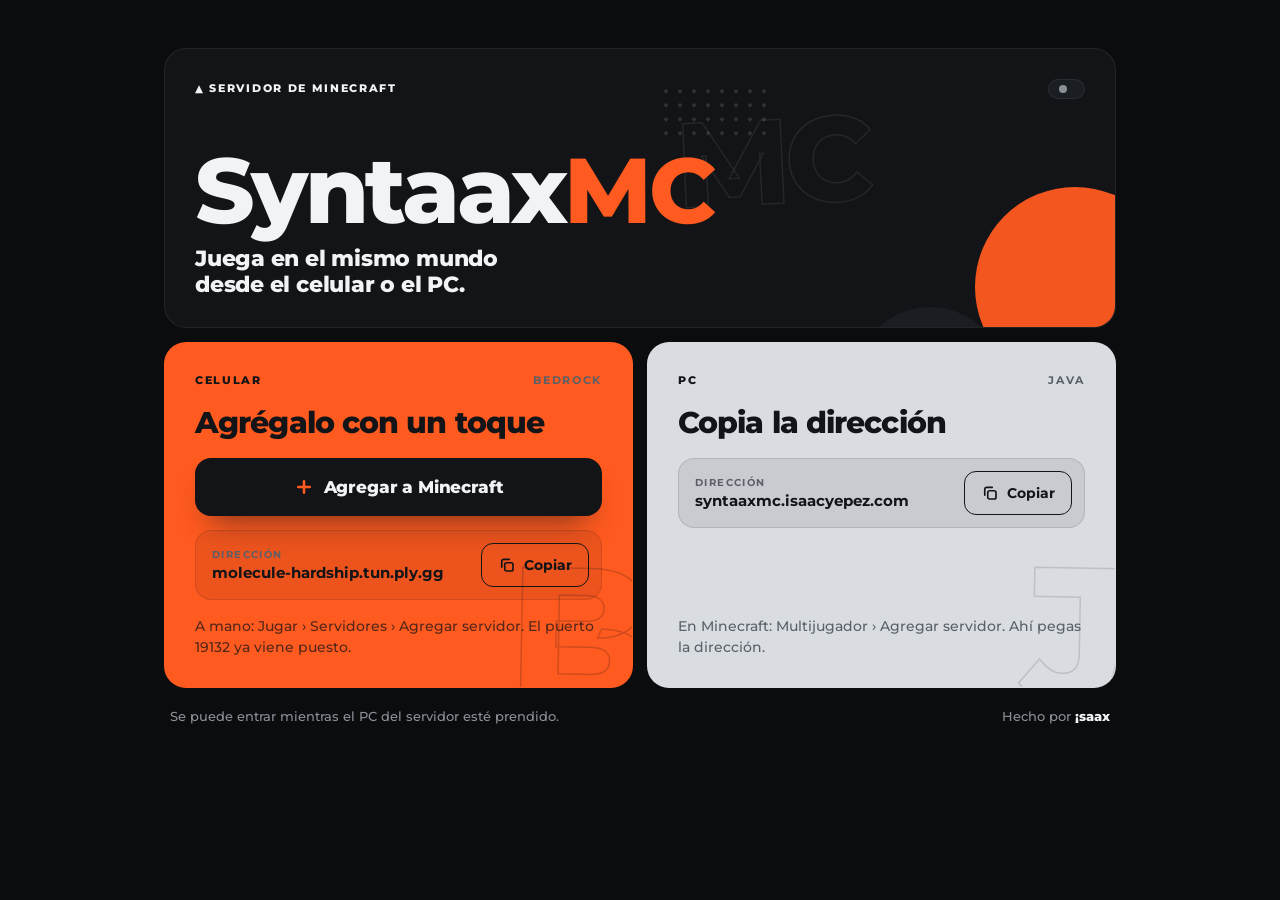
==== sitio/index.html @ 448a6a0a "Página pública de SyntaaxMC: botón para agregar el servidor en el celular, dirección de Java y estad" ====
<!doctype html>
<html lang="es">
<head>
<meta charset="utf-8">
<meta name="viewport" content="width=device-width, initial-scale=1, viewport-fit=cover">
<meta name="theme-color" content="#0b0c0e">
<meta name="description" content="SyntaaxMC, servidor de Minecraft. Entra desde el celular (Bedrock) o desde el PC (Java).">
<title>SyntaaxMC</title>
<link rel="icon" href="iconos/favicon.svg" type="image/svg+xml">
<link rel="apple-touch-icon" href="iconos/apple-touch-icon.png">
<link rel="preload" href="fuentes/montserrat.woff2" as="font" type="font/woff2" crossorigin>
<link rel="stylesheet" href="estilos.css">
<script src="app.js" defer></script>
</head>
<body>
<main class="wrap">

  <section class="card hero m-card" data-rev>
    <span class="glifo borde g-hero" aria-hidden="true">MC</span>
    <span class="pieza puntos p-puntos" aria-hidden="true"></span>
    <span class="forma" aria-hidden="true"></span>
    <span class="forma dos" aria-hidden="true"></span>
    <p class="tag"><b>▲ Servidor de Minecraft</b><span class="estado" id="estado" hidden><i></i><span></span></span></p>
    <h1 aria-label="SyntaaxMC"><span class="letra">S</span><span class="letra">y</span><span class="letra">n</span><span class="letra">t</span><span class="letra">a</span><span class="letra">a</span><span class="letra">x</span><span class="letra acento">M</span><span class="letra acento">C</span></h1>
    <p class="lema">Juega en el mismo mundo desde el celular o el PC.</p>
  </section>

  <section class="card naranja celular m-card" data-rev>
    <span class="glifo borde g-cel" aria-hidden="true">B</span>
    <p class="tag"><b>Celular</b><span>Bedrock</span></p>
    <h2>Agrégalo con un toque</h2>
    <a class="boton" id="agregar" href="minecraft://?addExternalServer=SyntaaxMC|molecule-hardship.tun.ply.gg:19132">
      <svg viewBox="0 0 24 24" aria-hidden="true"><path d="M12 5v14M5 12h14"/></svg>
      Agregar a Minecraft
    </a>
    <p class="aviso" id="no-abrio" hidden>Si Minecraft no se abrió, agrégalo a mano con estos datos.</p>
    <div class="campo">
      <span><small>Dirección</small><code>molecule-hardship.<wbr>tun.ply.gg</code></span>
      <button type="button" class="copiar" data-copiar="molecule-hardship.tun.ply.gg" aria-label="Copiar la dirección del celular"><svg class="i-copiar" viewBox="0 0 24 24" aria-hidden="true"><rect x="9" y="9" width="11" height="11" rx="2.5"/><path d="M5 15V7a2.5 2.5 0 0 1 2.5-2.5H15"/></svg><svg class="i-listo" viewBox="0 0 24 24" aria-hidden="true"><path d="M5 12.5l4.5 4.5L19 7.5"/></svg><span>Copiar</span></button>
    </div>
    <p class="pasos">A mano: Jugar › Servidores › Agregar servidor. El puerto 19132 ya viene puesto.</p>
  </section>

  <section class="card niebla pc m-card" data-rev>
    <span class="glifo borde g-pc" aria-hidden="true">J</span>
    <p class="tag"><b>PC</b><span>Java</span></p>
    <h2>Copia la dirección</h2>
    <div class="campo">
      <span><small>Dirección</small><code>syntaaxmc.<wbr>isaacyepez.com</code></span>
      <button type="button" class="copiar" data-copiar="syntaaxmc.isaacyepez.com" aria-label="Copiar la dirección del PC"><svg class="i-copiar" viewBox="0 0 24 24" aria-hidden="true"><rect x="9" y="9" width="11" height="11" rx="2.5"/><path d="M5 15V7a2.5 2.5 0 0 1 2.5-2.5H15"/></svg><svg class="i-listo" viewBox="0 0 24 24" aria-hidden="true"><path d="M5 12.5l4.5 4.5L19 7.5"/></svg><span>Copiar</span></button>
    </div>
    <p class="pasos">En Minecraft: Multijugador › Agregar servidor. Ahí pegas la dirección.</p>
  </section>

  <footer class="pie" data-rev>
    <p>Se puede entrar mientras el PC del servidor esté prendido.</p>
    <a href="https://isaacyepez.com">Hecho por <b>¡saax</b></a>
  </footer>

</main>
</body>
</html>
---- sitio/estilos.css ----
/* SyntaaxMC · identidad de ¡saax (isaacyepez.com): negro metalizado 60%, gris niebla 30%, naranja fundido 10%. */
@font-face{font-family:"Montserrat";src:url("fuentes/montserrat.woff2") format("woff2");font-weight:100 900;font-display:swap}
:root{
  --bg:#0b0c0e;
  --negro:#121417;
  --negro-2:#1a1d21;
  --niebla:#d9dce1;
  --naranja:#ff5a1f;
  --text:#f2f3f5;
  --muted:#8a8f98;
  --ink:#121417;
  --ink-muted:#5b6068;
  --line:rgba(255,255,255,.07);
  --line-hi:rgba(255,255,255,.16);
  --verde:#34c759;
  --rojo:#ff3b30;
  --radius:22px;
}
*{box-sizing:border-box}
html{-webkit-text-size-adjust:100%}
body{margin:0;min-height:100vh;min-height:100svh;background:var(--bg);color:var(--text);
  font-family:"Montserrat","Segoe UI",system-ui,sans-serif;font-size:15px;line-height:1.5;
  -webkit-font-smoothing:antialiased;overflow-x:hidden}
button{font:inherit}

/* ---------- rejilla ---------- */
.wrap{width:100%;max-width:460px;margin:0 auto;display:grid;gap:12px;
  padding:clamp(20px,5vw,40px) 16px calc(32px + env(safe-area-inset-bottom));
  grid-template-areas:"hero" "celular" "pc" "pie"}
@media (min-width:900px){
  .wrap{max-width:1000px;padding:48px 24px 40px;gap:14px;grid-template-columns:repeat(2,minmax(0,1fr));
    grid-template-areas:"hero hero" "celular pc" "pie pie"}
}
.card{position:relative;overflow:hidden;isolation:isolate;border-radius:var(--radius);padding:22px;
  background:var(--negro);border:1px solid var(--line)}
.card>*{position:relative;z-index:1}
.card>.forma,.card>.glifo,.card>.pieza{position:absolute;z-index:0}
.card.niebla{background:var(--niebla);color:var(--ink);border-color:transparent}
.card.naranja{background:var(--naranja);color:var(--ink);border-color:transparent}
@media (min-width:900px){.card{padding:30px}}

/* Etiqueta pequeña de cada casilla */
.tag{display:flex;flex-wrap:wrap;align-items:center;justify-content:space-between;gap:10px 12px;margin:0 0 18px;
  font-size:10.5px;font-weight:700;letter-spacing:.16em;text-transform:uppercase;color:var(--muted)}
.tag b{color:var(--text);font-weight:800}
.niebla .tag,.naranja .tag{color:var(--ink-muted)}
.niebla .tag b,.naranja .tag b{color:var(--ink)}

/* Formas de fondo */
.glifo{pointer-events:none;user-select:none;font-weight:800;line-height:1;letter-spacing:-.04em;white-space:nowrap;
  color:transparent;-webkit-text-stroke:1.5px rgba(255,255,255,.08);
  transform:translateY(calc(var(--p,0) * -46px)) rotate(calc(var(--p,0) * 10deg));
  animation:deriva 9s ease-in-out infinite alternate}
.niebla .glifo{-webkit-text-stroke-color:rgba(18,20,23,.14)}
.naranja .glifo{-webkit-text-stroke-color:rgba(18,20,23,.2)}
.pieza{pointer-events:none;transform:translateY(calc(var(--p,0) * -36px));animation:deriva 8s ease-in-out infinite alternate}
.pieza.puntos{background-image:radial-gradient(currentColor 1.6px,transparent 1.7px);background-size:14px 14px}
@keyframes deriva{to{translate:0 -10px}}
.g-hero{top:40px;right:26%;font-size:120px}
.g-cel{right:-14px;bottom:-46px;font-size:190px}
.g-pc{right:-6px;bottom:-46px;font-size:190px}
.p-puntos{left:52%;top:26px;width:112px;height:56px;color:rgba(255,255,255,.12)}
.forma{right:-60px;bottom:-60px;width:200px;height:200px;border-radius:50%;background:var(--naranja);opacity:.95}
.forma.dos{right:110px;bottom:-130px;width:150px;height:150px;background:var(--negro-2);opacity:1}
@media (max-width:899px){
  .g-hero{top:auto;bottom:96px;right:18px;font-size:56px}
  .p-puntos{display:none}
  .forma{width:120px;height:120px;right:-55px;bottom:-55px}
  .forma.dos{display:none}
}

/* Luz suave que sigue al mouse */
.m-card::after{content:"";position:absolute;inset:0;pointer-events:none;border-radius:inherit;opacity:0;z-index:0;
  background:radial-gradient(420px circle at var(--mx,50%) var(--my,50%),rgba(255,255,255,.06),transparent 60%);
  transition:opacity .4s ease}
.niebla.m-card::after,.naranja.m-card::after{background:radial-gradient(420px circle at var(--mx,50%) var(--my,50%),rgba(255,255,255,.28),transparent 60%)}
.m-card:hover::after{opacity:1}

/* ---------- presentación ---------- */
.hero{grid-area:hero;display:flex;flex-direction:column;min-height:280px}
.hero h1{margin-top:auto}
h1{font-weight:800;font-size:clamp(44px,13vw,92px);line-height:.95;letter-spacing:-.04em;margin:0}
.letra{display:inline-block;animation:salta 2.8s ease-in-out infinite}
.letra.acento{color:var(--naranja)}
.letra:nth-child(2){animation-delay:.13s}.letra:nth-child(3){animation-delay:.26s}
.letra:nth-child(4){animation-delay:.39s}.letra:nth-child(5){animation-delay:.52s}
.letra:nth-child(6){animation-delay:.65s}.letra:nth-child(7){animation-delay:.78s}
.letra:nth-child(8){animation-delay:.91s}.letra:nth-child(9){animation-delay:1.04s}
@keyframes salta{0%,60%,100%{translate:0 0}30%{translate:0 -.07em}}
.lema{font-weight:800;font-size:clamp(17px,4.6vw,22px);line-height:1.15;letter-spacing:-.01em;margin:12px 0 0;max-width:22ch}

/* Estado del servidor */
.estado{display:inline-flex;align-items:center;gap:7px;padding:5px 10px;border-radius:999px;white-space:nowrap;
  background:var(--negro-2);border:1px solid var(--line);color:var(--text);letter-spacing:.08em}
.estado i{width:8px;height:8px;border-radius:50%;background:var(--muted)}
.estado.on i{background:var(--verde);box-shadow:0 0 0 4px rgba(52,199,89,.18);animation:late 2s ease-in-out infinite}
.estado.off i{background:var(--rojo)}
@keyframes late{50%{box-shadow:0 0 0 7px rgba(52,199,89,0)}}

/* ---------- casillas para entrar ---------- */
.celular{grid-area:celular}
.pc{grid-area:pc}
.celular,.pc{display:flex;flex-direction:column}
h2{font-weight:800;font-size:clamp(24px,6.4vw,30px);letter-spacing:-.03em;line-height:1.05;margin:0 0 20px}
.boton{display:flex;align-items:center;justify-content:center;gap:10px;min-height:58px;padding:14px 20px;border-radius:16px;
  background:var(--ink);color:var(--text);text-decoration:none;font-weight:800;font-size:17px;letter-spacing:-.01em;
  box-shadow:0 18px 30px -16px rgba(18,20,23,.65);transition:transform .2s ease,box-shadow .2s ease}
.boton svg{width:20px;height:20px;fill:none;stroke:var(--naranja);stroke-width:3;stroke-linecap:round}
.boton:hover{transform:translateY(-2px);box-shadow:0 22px 34px -16px rgba(18,20,23,.75)}
.boton:active{transform:scale(.98)}
.aviso{margin:12px 0 0;font-weight:700;font-size:14px}
.campo{display:flex;align-items:center;justify-content:space-between;gap:12px;margin-top:14px;padding:12px 12px 12px 16px;
  border-radius:16px;background:rgba(18,20,23,.08);border:1px solid rgba(18,20,23,.12)}
.boton+.campo,.aviso+.campo{margin-top:14px}
.pc .campo{margin-top:0}
.campo>span{display:flex;flex-direction:column;min-width:0}
.campo small{font-size:10px;font-weight:700;letter-spacing:.14em;text-transform:uppercase;color:var(--ink-muted)}
.campo code{font-family:inherit;font-weight:700;font-size:15px;overflow-wrap:break-word}
.copiar{flex:none;display:inline-flex;align-items:center;justify-content:center;gap:8px;min-width:44px;min-height:44px;padding:0 16px;
  border-radius:12px;border:1.5px solid var(--ink);background:transparent;color:var(--ink);
  font-weight:700;font-size:13.5px;cursor:pointer;transition:background .18s ease,color .18s ease}
.copiar svg{width:18px;height:18px;fill:none;stroke:currentColor;stroke-width:2.2;stroke-linecap:round;stroke-linejoin:round}
.copiar .i-listo,.copiar.listo .i-copiar{display:none}
.copiar.listo .i-listo{display:block}
.copiar:hover,.copiar.listo{background:var(--ink);color:var(--text)}
@media (max-width:559px){
  .campo{padding-left:14px;gap:10px}
  .campo code{font-size:14px}
  .copiar{padding:0}
  .copiar span{display:none}
}
.pasos{margin:auto 0 0;padding-top:16px;font-size:13.5px;font-weight:500;color:var(--ink-muted)}
.naranja .pasos{color:rgba(18,20,23,.72)}

/* ---------- pie ---------- */
.pie{grid-area:pie;display:flex;flex-wrap:wrap;align-items:center;justify-content:space-between;gap:8px 16px;
  padding:6px 6px 0;font-size:12.5px;font-weight:500;color:var(--muted)}
.pie p{margin:0}
.pie a{color:var(--muted);text-decoration:none}
.pie a b{color:var(--text);font-weight:800}
.pie a:hover b{color:var(--naranja)}

/* Aparece al bajar y vuelve a su sitio al subir */
.js [data-rev]{opacity:var(--v,1);translate:0 calc((1 - var(--v,1)) * 48px);scale:calc(.95 + var(--v,1) * .05);
  animation:entra .8s cubic-bezier(.16,1,.3,1) backwards;animation-delay:var(--d,0s)}
@keyframes entra{from{opacity:0;translate:0 30px;scale:.97}}

@media (prefers-reduced-motion:reduce){
  .js [data-rev]{opacity:1!important;translate:none!important;scale:none!important;animation:none!important}
  .pieza,.glifo,.letra,.estado.on i{animation:none}
}
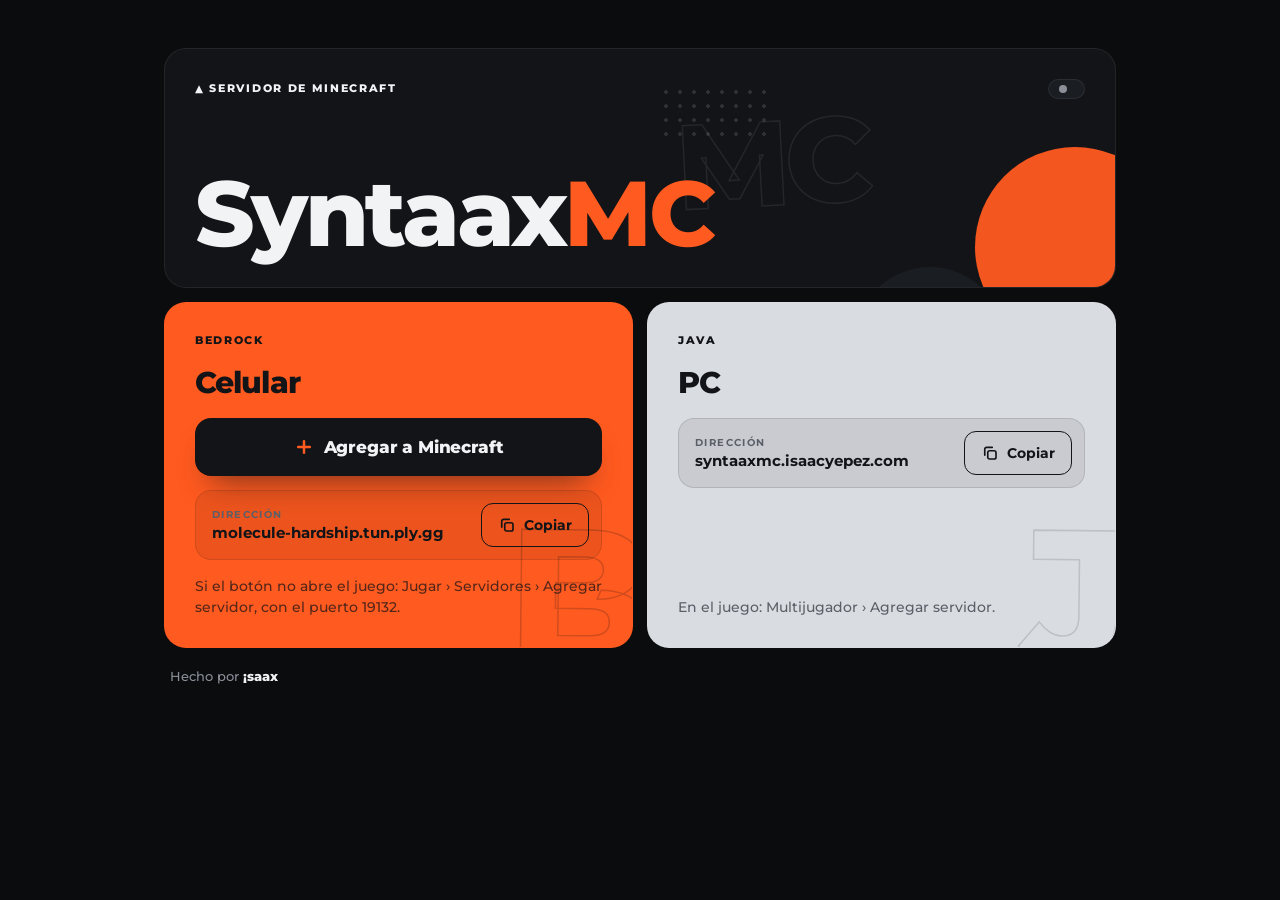
==== commit 9e9c00de: "Skills humanizer y stop-slop, textos de la página sin repeticiones y estado legible desde isaacyepez" ====
--- a/sitio/index.html
+++ b/sitio/index.html
@@ -4,7 +4,7 @@
 <meta charset="utf-8">
 <meta name="viewport" content="width=device-width, initial-scale=1, viewport-fit=cover">
 <meta name="theme-color" content="#0b0c0e">
-<meta name="description" content="SyntaaxMC, servidor de Minecraft. Entra desde el celular (Bedrock) o desde el PC (Java).">
+<meta name="description" content="SyntaaxMC, servidor de Minecraft para celular (Bedrock) y PC (Java).">
 <title>SyntaaxMC</title>
 <link rel="icon" href="iconos/favicon.svg" type="image/svg+xml">
 <link rel="apple-touch-icon" href="iconos/apple-touch-icon.png">
@@ -22,38 +22,35 @@
     <span class="forma dos" aria-hidden="true"></span>
     <p class="tag"><b>▲ Servidor de Minecraft</b><span class="estado" id="estado" hidden><i></i><span></span></span></p>
     <h1 aria-label="SyntaaxMC"><span class="letra">S</span><span class="letra">y</span><span class="letra">n</span><span class="letra">t</span><span class="letra">a</span><span class="letra">a</span><span class="letra">x</span><span class="letra acento">M</span><span class="letra acento">C</span></h1>
-    <p class="lema">Juega en el mismo mundo desde el celular o el PC.</p>
   </section>
 
   <section class="card naranja celular m-card" data-rev>
     <span class="glifo borde g-cel" aria-hidden="true">B</span>
-    <p class="tag"><b>Celular</b><span>Bedrock</span></p>
-    <h2>Agrégalo con un toque</h2>
+    <p class="tag"><b>Bedrock</b></p>
+    <h2>Celular</h2>
     <a class="boton" id="agregar" href="minecraft://?addExternalServer=SyntaaxMC|molecule-hardship.tun.ply.gg:19132">
       <svg viewBox="0 0 24 24" aria-hidden="true"><path d="M12 5v14M5 12h14"/></svg>
       Agregar a Minecraft
     </a>
-    <p class="aviso" id="no-abrio" hidden>Si Minecraft no se abrió, agrégalo a mano con estos datos.</p>
     <div class="campo">
       <span><small>Dirección</small><code>molecule-hardship.<wbr>tun.ply.gg</code></span>
       <button type="button" class="copiar" data-copiar="molecule-hardship.tun.ply.gg" aria-label="Copiar la dirección del celular"><svg class="i-copiar" viewBox="0 0 24 24" aria-hidden="true"><rect x="9" y="9" width="11" height="11" rx="2.5"/><path d="M5 15V7a2.5 2.5 0 0 1 2.5-2.5H15"/></svg><svg class="i-listo" viewBox="0 0 24 24" aria-hidden="true"><path d="M5 12.5l4.5 4.5L19 7.5"/></svg><span>Copiar</span></button>
     </div>
-    <p class="pasos">A mano: Jugar › Servidores › Agregar servidor. El puerto 19132 ya viene puesto.</p>
+    <p class="pasos">Si el botón no abre el juego: Jugar › Servidores › Agregar servidor, con el puerto 19132.</p>
   </section>
 
   <section class="card niebla pc m-card" data-rev>
     <span class="glifo borde g-pc" aria-hidden="true">J</span>
-    <p class="tag"><b>PC</b><span>Java</span></p>
-    <h2>Copia la dirección</h2>
+    <p class="tag"><b>Java</b></p>
+    <h2>PC</h2>
     <div class="campo">
       <span><small>Dirección</small><code>syntaaxmc.<wbr>isaacyepez.com</code></span>
       <button type="button" class="copiar" data-copiar="syntaaxmc.isaacyepez.com" aria-label="Copiar la dirección del PC"><svg class="i-copiar" viewBox="0 0 24 24" aria-hidden="true"><rect x="9" y="9" width="11" height="11" rx="2.5"/><path d="M5 15V7a2.5 2.5 0 0 1 2.5-2.5H15"/></svg><svg class="i-listo" viewBox="0 0 24 24" aria-hidden="true"><path d="M5 12.5l4.5 4.5L19 7.5"/></svg><span>Copiar</span></button>
     </div>
-    <p class="pasos">En Minecraft: Multijugador › Agregar servidor. Ahí pegas la dirección.</p>
+    <p class="pasos">En el juego: Multijugador › Agregar servidor.</p>
   </section>
 
   <footer class="pie" data-rev>
-    <p>Se puede entrar mientras el PC del servidor esté prendido.</p>
     <a href="https://isaacyepez.com">Hecho por <b>¡saax</b></a>
   </footer>
 
--- a/sitio/estilos.css
+++ b/sitio/estilos.css
@@ -77,7 +77,7 @@
 .m-card:hover::after{opacity:1}
 
 /* ---------- presentación ---------- */
-.hero{grid-area:hero;display:flex;flex-direction:column;min-height:280px}
+.hero{grid-area:hero;display:flex;flex-direction:column;min-height:240px}
 .hero h1{margin-top:auto}
 h1{font-weight:800;font-size:clamp(44px,13vw,92px);line-height:.95;letter-spacing:-.04em;margin:0}
 .letra{display:inline-block;animation:salta 2.8s ease-in-out infinite}
@@ -108,10 +108,9 @@
 .boton svg{width:20px;height:20px;fill:none;stroke:var(--naranja);stroke-width:3;stroke-linecap:round}
 .boton:hover{transform:translateY(-2px);box-shadow:0 22px 34px -16px rgba(18,20,23,.75)}
 .boton:active{transform:scale(.98)}
-.aviso{margin:12px 0 0;font-weight:700;font-size:14px}
 .campo{display:flex;align-items:center;justify-content:space-between;gap:12px;margin-top:14px;padding:12px 12px 12px 16px;
   border-radius:16px;background:rgba(18,20,23,.08);border:1px solid rgba(18,20,23,.12)}
-.boton+.campo,.aviso+.campo{margin-top:14px}
+.boton+.campo{margin-top:14px}
 .pc .campo{margin-top:0}
 .campo>span{display:flex;flex-direction:column;min-width:0}
 .campo small{font-size:10px;font-weight:700;letter-spacing:.14em;text-transform:uppercase;color:var(--ink-muted)}
@@ -135,8 +134,10 @@
 /* ---------- pie ---------- */
 .pie{grid-area:pie;display:flex;flex-wrap:wrap;align-items:center;justify-content:space-between;gap:8px 16px;
   padding:6px 6px 0;font-size:12.5px;font-weight:500;color:var(--muted)}
-.pie p{margin:0}
 .pie a{color:var(--muted);text-decoration:none}
+.pie .admin{display:inline-flex;align-items:center;gap:7px;min-height:44px;font-weight:600}
+.pie .admin svg{width:15px;height:15px;fill:none;stroke:currentColor;stroke-width:2;stroke-linecap:round;stroke-linejoin:round}
+.pie .admin:hover{color:var(--text)}
 .pie a b{color:var(--text);font-weight:800}
 .pie a:hover b{color:var(--naranja)}
 
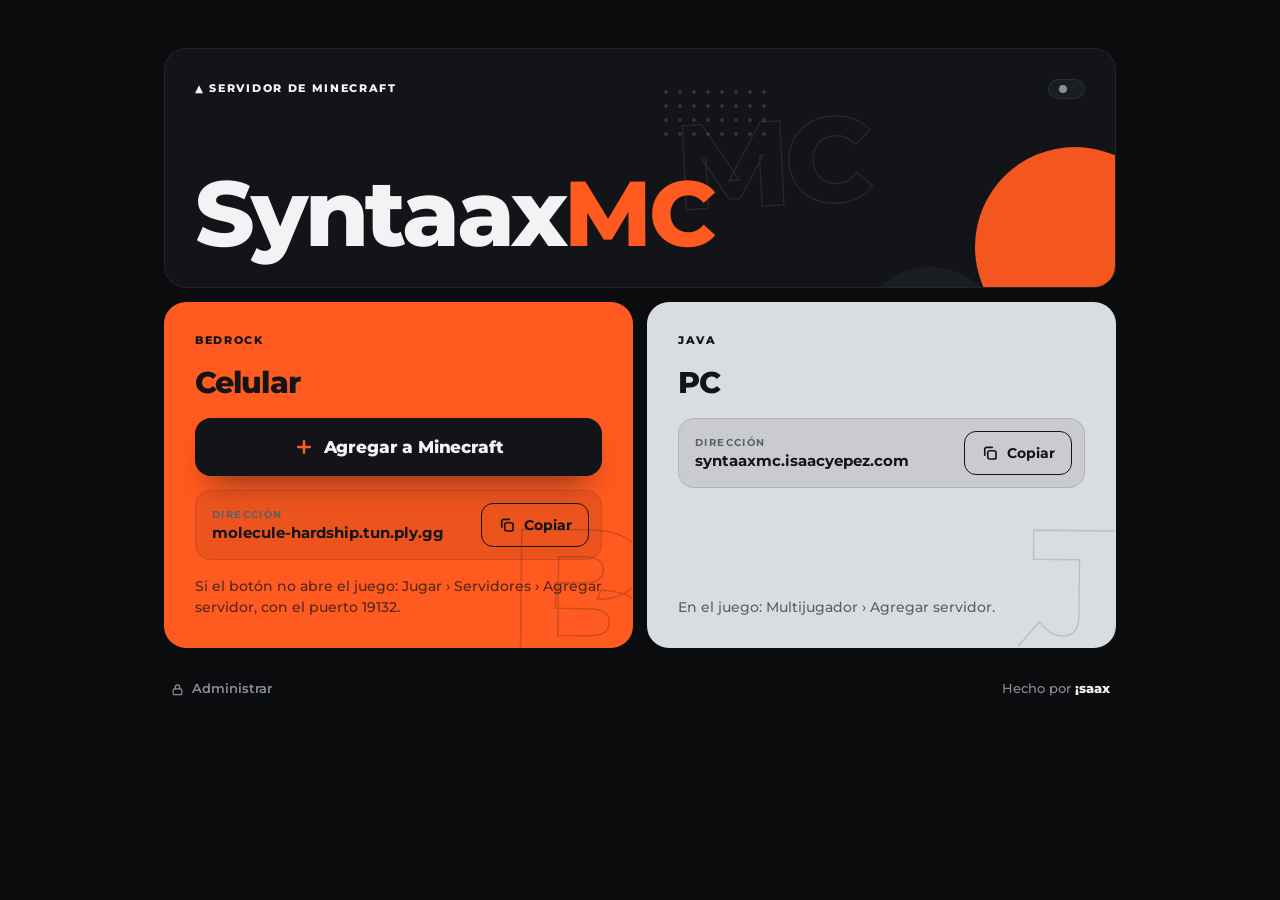
==== commit b4335f1c: "Panel de administración en /admin/: entrada con Face ID, estado, gráfica de jugadores y dispositivos" ====
--- a/sitio/index.html
+++ b/sitio/index.html
@@ -51,6 +51,7 @@
   </section>
 
   <footer class="pie" data-rev>
+    <a class="admin" href="admin/"><svg viewBox="0 0 24 24" aria-hidden="true"><rect x="5" y="11" width="14" height="9" rx="2.5"/><path d="M8.5 11V8a3.5 3.5 0 0 1 7 0v3"/></svg>Administrar</a>
     <a href="https://isaacyepez.com">Hecho por <b>¡saax</b></a>
   </footer>
 
